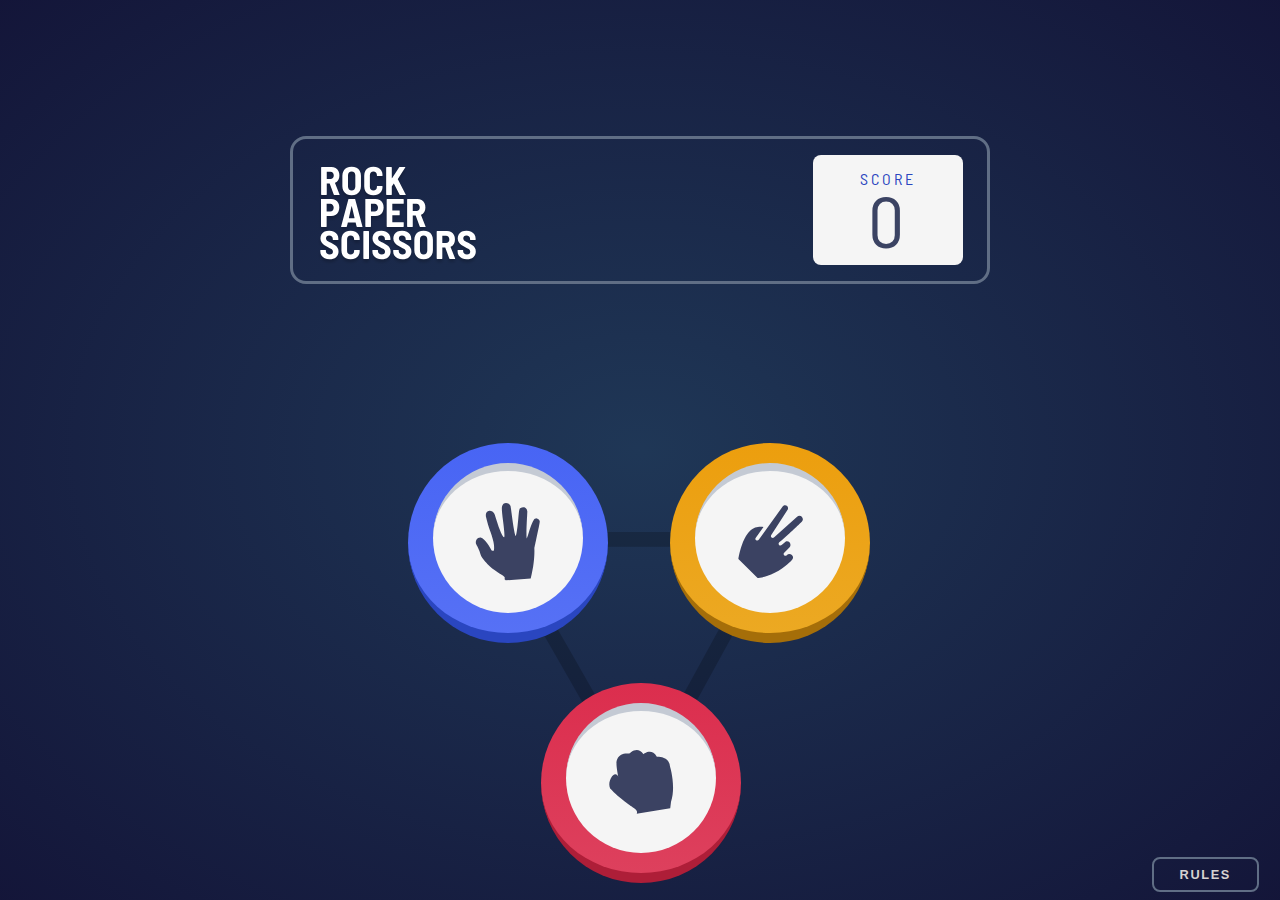
==== RockPaperScissors-Master/index.html @ b272360e "rps" ====
<!DOCTYPE html>
<html lang="en">

<head>
  <meta charset="UTF-8">
  <meta name="viewport" content="width=device-width, initial-scale=1.0">
  <link rel="icon" type="image/png" sizes="32x32" href="./images/favicon-32x32.png">
  <link rel="stylesheet" href="css/rps.css">
  <link rel="preconnect" href="https://fonts.googleapis.com">
  <link rel="preconnect" href="https://fonts.gstatic.com" crossorigin>
  <link href="https://fonts.googleapis.com/css2?family=Barlow+Semi+Condensed:wght@600;700&display=swap"
    rel="stylesheet">
  <title>Frontend Mentor | Rock, Paper, Scissors</title>
  <style>
    .attribution {
      font-size: 11px;
      text-align: center;
      color: rgb(228, 225, 225)
    }

    .attribution a {
      color: hsl(228, 45%, 44%);
    }
  </style>
</head>

<body>
  <div class="rps">
    <div class="rps__header-container">
      <header class="rps__header">
        <img src="images/logo.svg" alt="logo" class="rps__logo">
  
        <div class="rps__score-container">
          <p class="rps__score">SCORE<br><span class="rps__number">0</span></p>
        </div>
      </header>
    </div>
    <div class="rps__main-container">
      <main class="rps__main">
        <img src="images/bg-triangle.svg" alt="triangle" class="rps__triangle-bg">

        <div class="rps__buttons">
          <button class="rps__rock">
            <div class="rps__rock-container"><img src="images/icon-rock.svg" alt="rock"></div>
          </button>
          <button class="rps__paper">
            <div class="rps__paper-container"><img src="images/icon-paper.svg" alt="paper"></div>
          </button>
          <button class="rps__scissor">
            <div class="rps__scissor-container"><img src="images/icon-scissors.svg" alt="scissor"></div>
          </button>
        </div>
      </main>
      <button class="rps__rules">RULES</button>
    </div>

    <div class="rps__modal-container">
      <aside class="rps__modal">
        <div class="rps__modal-main">
          <h2 class="rps__modal-title">RULES</h2>
          <img src="images/icon-close.svg" alt="close" class="rps__modal-close">
        </div>
        <img src="images/image-rules.svg" alt="rules" class="rps__modal-rules">
      </aside>
    </div>
  </div>

  <script src="js/index.js" type="module"></script>
</body>

</html>
---- RockPaperScissors-Master/css/rps.css ----
:root{
    --scissor-gd:linear-gradient(180deg,hsl(39, 89%, 49%), hsl(40, 84%, 53%));
    --paper-gd:linear-gradient(180deg,hsl(230, 89%, 62%) , hsl(230, 89%, 65%));
    --rock-gd:linear-gradient(180deg,hsl(349, 71%, 52%) , hsl(349, 70%, 56%));
    --mainFont:'Barlow Semi Condensed', sans-serif;
    --darkText:hsl(229, 25%, 31%);
    --scoreText:hsl(229, 64%, 46%);
    --headerOutline:3px solid hsl(217, 16%, 45%);
    --background:radial-gradient(hsl(214, 47%, 23%), hsl(237, 49%, 15%));
}


/*Desktop*/


html,body{
    width:100%;
    height:100%;
    font-family: var(--mainFont);
}

*,
*::before,
*::after{
    box-sizing: border-box;
}

body{
    margin:0;
    background:var(--background);
}

.rps{
    min-width: 960px;
    min-height:650px;
    width:100%;
    height:100%;
    display:flex;
    flex-direction: column;
}

.rps__header-container{
    width:100%;
    display:flex;
    justify-content: center;
    margin:auto;
}

.rps__header{
    display:flex;
    justify-content: space-between;
    align-items: flex-end;
    width:700px;
    border: var(--headerOutline);
    border-radius: 1rem;
    padding:1rem 1.5rem;
    margin-bottom: 3rem;
}

.rps__score-container{
    width:150px;
    height:110px;
    background-color: whitesmoke;
    border-radius: .5rem;
    display:flex;
    justify-content: center;
    align-items: center;
    text-align: center;
    line-height: 2.5rem;
    letter-spacing: .2rem;
}

.rps__score{
    color:var(--scoreText);
    font-size: 1rem;
}

.rps__number{
    color:var(--darkText);
    font-size:4.5rem;
}

.rps__main-container{
    width:100%;
    position: relative;
    display: flex;
    justify-content: center;
}

.rps__main{
    width:100%;
    height:400px;
    display:flex;
    justify-content: center;
    align-items: center;
    margin-bottom:2rem;
    position: relative;
}

.rps__triangle-bg{
    position:absolute;
    width:300px;
}

.rps__buttons{
    position:relative;
    width:300px;
    height:300px;
}

.rps__buttons > * {
    border:none;
    cursor:pointer;
}

.rps__rock-container,.rps__paper-container,.rps__scissor-container {
    background-color: whitesmoke;
    border-top:8px solid hsl(217, 16%, 80%);
    width:150px;
    height:150px;
    border-radius: 50%;
    display:flex;
    justify-content: center;
    align-items: center;
}

div > img{
    width:65px;
}

.rps__rock{
    position:absolute;
    left:17%;
    top:55%;
    width:200px;
    height:200px;
    border-radius: 50%;
    background:var(--rock-gd);
    display:flex;
    justify-content: center;
    align-items: center;
    border-bottom: 10px solid hsl(349, 71%, 40%);
}

.rps__rock:hover{
    box-shadow:0 0 15px hsl(349, 71%, 52%);
}

.rps__rock:hover img{
    filter: invert(28%) sepia(57%) saturate(2212%) hue-rotate(323deg) brightness(94%) contrast(101%);
}

.rps__paper{
    position:absolute;
    left:-27.5%;
    top:-25%;
    width:200px;
    height:200px;
    border-radius: 50%;
    background:var(--paper-gd);
    display:flex;
    justify-content: center;
    align-items: center;
    border-bottom:10px solid hsl(229, 64%, 46%);
}

.rps__paper:hover{
    box-shadow:0 0 15px hsl(230, 89%, 62%);
}

.rps__paper:hover img{
    filter: invert(22%) sepia(68%) saturate(2566%) hue-rotate(214deg) brightness(94%) contrast(83%);
}

.rps__scissor{
    position:absolute;
    left:60%;
    top:-25%;
    width:200px;
    height:200px;
    border-radius: 50%;
    background:var(--scissor-gd);
    display:flex;
    justify-content: center;
    align-items: center;
    border-bottom:10px solid hsl(39, 90%, 34%);
}

.rps__scissor:hover{
    box-shadow:0 0 15px hsl(39, 89%, 49%);
}

.rps__scissor:hover img{
    filter: invert(65%) sepia(48%) saturate(1260%) hue-rotate(357deg) brightness(96%) contrast(92%);
}

.rps__rules{
    font-weight: 700;
    font-size:.8rem;
    padding:.5rem 1.6rem;
    background-color: transparent;
    color:rgb(214, 210, 210);
    letter-spacing: .1rem;
    border: 2px solid hsl(217, 16%, 45%);
    border-radius: .5rem;
    position:absolute;
    left:90%;
    top:90%;
    cursor: pointer;
}

.rps__rules:hover{
    box-shadow: 0 0 5px hsl(217, 16%, 45%);
}


/*Modal-desktop*/


.rps__modal-container{
    position: fixed;
    background-color: hsla(0,100%,0%,.5);
    min-width: 960px;
    min-height:650px;
    width:100%;
    height: 100%;
    display: flex;
    align-items: center;
    justify-content: center;
    opacity:0;
    visibility: hidden;
    transition:opacity .5s ease-in-out, visibility .5s ease-in-out;
}

.rps__modal-containerTg{
    opacity:1;
    visibility: visible;
}

.rps__modal{
    /* display:none; */
    position:absolute;
    background-color:rgb(235, 230, 230);
    width: 400px;
    height: 425px;
    border-radius: .5rem;
    padding:0 2rem;
    margin-top:4rem;
}

.rps__modal-main{
    display:flex;
    justify-content: space-between;
    align-items: center;
}

.rps__modal-title{
    font-size:2rem;
    color:var(--darkText);
}

.rps__modal-close{
    width:1.3rem;
    height:1.3rem;
    cursor: pointer;
}

.rps__modal-close:hover{
    filter: invert(28%) sepia(57%) saturate(2212%) hue-rotate(323deg) brightness(94%) contrast(150%);
}

.rps__modal-rules{
    width:100%;
    height:70%;
}


/*DynamicRps*/


.rps__mainHd{
    visibility:hidden;
}

#rps__containerPnC{
    position:absolute;
    width:80%;
    height:100%;
    display:flex;
    justify-content:center;
    align-items: center;
}

#rps__containerPnC > *{
    display:flex;
    justify-content:space-between;
    align-items:center;
    flex-direction: column;
}

#rps__picked{
    position:relative;
    width:26%;
    height:75%;
    text-align: center;
}

#rps__Cont{
    background-color: whitesmoke;
    border-top:8px solid hsl(217, 16%, 80%);
    width:190px;
    height:190px;
    border-radius: 50%;
    display:flex;
    justify-content: center;
    align-items: center;
}

#rps__Cont > img {
    width:80px;
}


/*ROCK*/


#rps__rText{
    font-size:1.3rem;
    color:whitesmoke;
    letter-spacing: .1rem;
}

.rps__dynRock{
    color:hsl(349, 71%, 52%);
}

#rps__rBtn {
    border:none;
    cursor:pointer;
}

#rps__rBtn{
    width:250px;
    height:250px;
    border-radius: 50%;
    background:var(--rock-gd);
    display:flex;
    justify-content: center;
    align-items: center;
    border-bottom: 10px solid hsl(349, 71%, 40%);
}

#rps__rBtn:hover{
    box-shadow:0 0 15px hsl(349, 71%, 52%);
}

#rps__rBtn:hover img{
    filter: invert(28%) sepia(57%) saturate(2212%) hue-rotate(323deg) brightness(94%) contrast(101%);
}


/*PAPER*/


#rps__pText{
    font-size:1.3rem;
    color:whitesmoke;
    letter-spacing: .1rem;
}

.rps__dynPaper{
    color:hsl(230, 89%, 62%);
}

#rps__pBtn {
    border:none;
    cursor:pointer;
}

#rps__pBtn{
    width:250px;
    height:250px;
    border-radius: 50%;
    background:var(--paper-gd);
    display:flex;
    justify-content: center;
    align-items: center;
    border-bottom:10px solid hsl(229, 64%, 46%);
}

#rps__pBtn:hover{
    box-shadow:0 0 15px hsl(230, 89%, 62%);
}

#rps__pBtn:hover img{
    filter: invert(22%) sepia(68%) saturate(2566%) hue-rotate(214deg) brightness(94%) contrast(83%);
}


/*SCISSORS*/


#rps__sText{
    font-size:1.3rem;
    color:whitesmoke;
    letter-spacing: .1rem;
}

.rps__dynScissors{
    color:hsl(39, 89%, 49%);
}

#rps__sBtn {
    border:none;
    cursor:pointer;
}

#rps__sBtn{
    width:250px;
    height:250px;
    border-radius: 50%;
    background:var(--scissor-gd);
    display:flex;
    justify-content: center;
    align-items: center;
    border-bottom:10px solid hsl(39, 90%, 34%);
}

#rps__sBtn:hover{
    box-shadow:0 0 15px hsl(39, 89%, 49%);
}

#rps__sBtn:hover img{
    filter: invert(65%) sepia(48%) saturate(1260%) hue-rotate(357deg) brightness(96%) contrast(92%);
}


/*COMPUTER BASIC STYLES*/


#rps__computer{
    position:relative;
    width:26%;
    height:75%;
    text-align: center;
}

#rps__ContPk{
    background-color: rgba(0, 0, 0, .2);
    width:190px;
    height:190px;
    border-radius: 50%;
    margin-bottom: 2rem;
}

#rps__cText{
    font-size:1.3rem;
    color:whitesmoke;
    letter-spacing: .1rem;
}

#rps__dynPkAnim{
    animation-name: picking;
    animation-duration: 1.5s;
    animation-iteration-count: 1;
}

@keyframes picking {
    0%{
        color:hsl(349, 71%, 52%);
        text-shadow: 0px 0px 2px hsl(349, 71%, 52%);
    }
    50%{
        color:hsl(230, 89%, 62%);
        text-shadow: 0px 0px 2px hsl(230, 89%, 62%);
    }
    100%{
        color:hsl(39, 89%, 49%);
        text-shadow: 0px 0px 2px hsl(39, 89%, 49%);
    }
}


/*Result*/

#resultCont{
    min-width:230px;
    width:10%;
    height:43%;
}

#resultT{
    font-size:3.5rem;
    font-weight: 700;
    margin-bottom:-1rem;
    color:whitesmoke;
    text-shadow: 1px 1px 5px black;
}

#resultBtn{
    width:100%;
    padding:1rem 0;
    font-size: 1rem;
    font-weight: 700;
    border:none;
    border-radius: .5rem;
    color:hsl(229, 25%, 31%);
    cursor:pointer;
}

#resultBtn:hover{
    color:hsl(349, 70%, 56%);
}
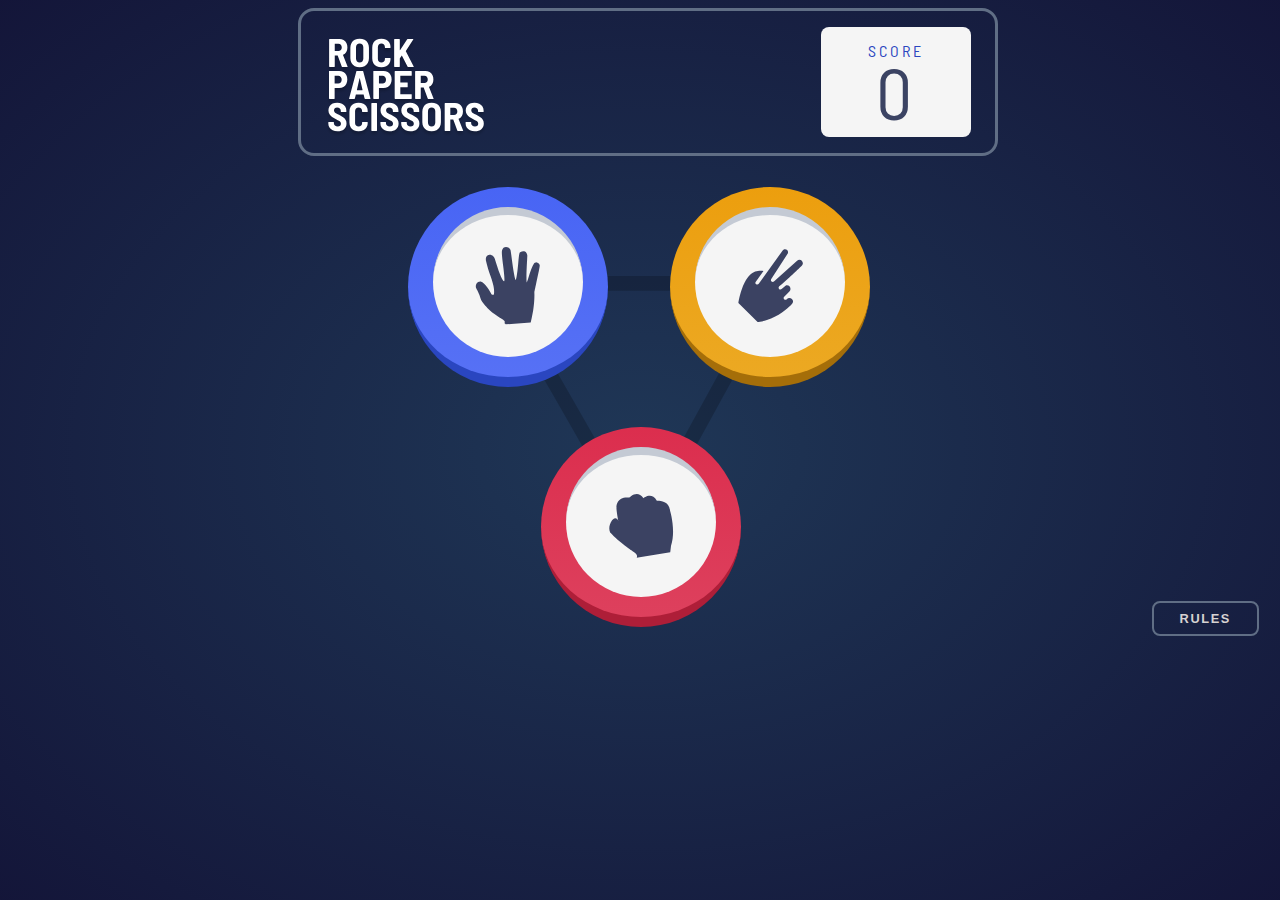
==== commit 3f8ae4a3: "rpsL" ====
--- a/RockPaperScissors-Master/index.html
+++ b/RockPaperScissors-Master/index.html
@@ -51,7 +51,9 @@
           </button>
         </div>
       </main>
-      <button class="rps__rules">RULES</button>
+      <div class="rps__rules-container">
+        <button class="rps__rules">RULES</button>
+      </div>
     </div>
 
     <div class="rps__modal-container">
--- a/RockPaperScissors-Master/css/rps.css
+++ b/RockPaperScissors-Master/css/rps.css
@@ -28,6 +28,7 @@
 body{
     margin:0;
     background:var(--background);
+    overflow: hidden;
 }
 
 .rps{
@@ -43,7 +44,7 @@
     width:100%;
     display:flex;
     justify-content: center;
-    margin:auto;
+    margin:.5rem;
 }
 
 .rps__header{
@@ -483,22 +484,32 @@
 
 /*Result*/
 
+
 #resultCont{
-    min-width:230px;
-    width:10%;
-    height:43%;
+    width:0%;
+    height:185px;
+    overflow: hidden;
+}
+
+#resultAnim{
+    transition: width 0.5s ease-in-out;
+    width:230px;
+    height:185px;
+    overflow: hidden;
 }
 
 #resultT{
+    text-align: center;
     font-size:3.5rem;
     font-weight: 700;
+    width:230px;
     margin-bottom:-1rem;
     color:whitesmoke;
     text-shadow: 1px 1px 5px black;
 }
 
 #resultBtn{
-    width:100%;
+    width:230px;
     padding:1rem 0;
     font-size: 1rem;
     font-weight: 700;
@@ -510,4 +521,603 @@
 
 #resultBtn:hover{
     color:hsl(349, 70%, 56%);
+}
+
+.resultAnim1{
+    position:absolute;
+    z-index:-1;
+    width:350px;
+    height:350px;
+    border-radius: 50%;
+    background-color: rgba(255,255,255,.1);
+    animation-name: anim1;
+    animation-iteration-count: 1;
+    animation-duration: .5s;
+}
+
+@keyframes anim1 {
+    0%{
+        width:0px;
+        height:0px;
+    }
+    50%{
+        width:175px;
+        height:175px;
+    }
+    100%{
+        width:350px;
+        height:350px;
+    }
+}
+
+.resultAnim2{
+    position:absolute;
+    z-index:-1;
+    width:450px;
+    height:450px;
+    border-radius: 50%;
+    background-color: rgba(255,255,255,.1);
+    animation-name: anim2;
+    animation-iteration-count: 1;
+    animation-duration: .5s;
+}
+
+@keyframes anim2 {
+    0%{
+        width:0px;
+        height:0px;
+    }
+    50%{
+        width:225px;
+        height:225px;
+    }
+    100%{
+        width:450px;
+        height:450px;
+    }
+}
+
+.resultAnim3{
+    position:absolute;
+    z-index:-1;
+    width:550px;
+    height:550px;
+    border-radius: 50%;
+    background-color: rgba(255,255,255,.1);
+    animation-name: anim3;
+    animation-iteration-count: 1;
+    animation-duration: .5s;
+}
+
+@keyframes anim3 {
+    0%{
+        width:0px;
+        height:0px;
+    }
+    50%{
+        width:275px;
+        height:275px;
+    }
+    100%{
+        width:550px;
+        height:550px;
+    }
+}
+
+
+/*Mobile*/
+
+
+@media screen and (min-width:320px) and (max-width:450px){
+    body,html{
+        overflow: visible;
+    }
+
+    .rps{
+        padding:1rem;
+        min-width: 320px;
+        min-height: 0;
+        overflow: hidden;
+    }
+    
+    .rps__header-container{
+        width:100%;
+        display:flex;
+        justify-content: center;
+        margin:0;
+    }
+    
+    .rps__header{
+        align-items: center;
+        width:100%;
+        height:125px;
+        border-radius: .5rem;
+        padding:.5rem 1rem;
+        margin-bottom: 1.5rem;
+    }
+    
+    .rps__logo{
+        width:100px;
+    }
+    
+    .rps__score-container{
+        width:100px;
+        height:90px;
+        line-height: 2rem;
+        letter-spacing: .1rem;
+    }
+    
+    .rps__score{
+        color:var(--scoreText);
+        font-size: 1rem;
+    }
+    
+    .rps__number{
+        color:var(--darkText);
+        font-size:3rem;
+    }
+    
+    .rps__main-container{
+        width:100%;
+        height:100vh;
+        position: relative;
+        justify-content: space-around;
+        align-items: center;
+        flex-direction: column;
+    }
+    
+    .rps__main{
+        width:100%;
+        height:50vh;
+        margin-bottom:1rem;
+        margin-top:2rem;
+    }
+    
+    .rps__triangle-bg{
+        position:absolute;
+        width:60%;
+        min-height: 230px;
+        height: 60%;
+        filter: drop-shadow(0px 0px 8px black);
+    }
+    
+    .rps__buttons{
+        position:relative;
+        width:300px;
+        height:300px;
+    }
+    
+    .rps__buttons > * {
+        border:none;
+        cursor:default;
+    }
+    
+    .rps__rock-container,.rps__paper-container,.rps__scissor-container {
+        background-color: whitesmoke;
+        border-top:8px solid hsl(217, 16%, 80%);
+        width:90px;
+        height:90px;
+        border-radius: 50%;
+        display:flex;
+        justify-content: center;
+        align-items: center;
+    }
+    
+    div > img{
+        width:40px;
+    }
+    
+    .rps__rock{
+        position:absolute;
+        left:28%;
+        top:50%;
+        width:125px;
+        height:125px;
+        border-radius: 50%;
+        background:var(--rock-gd);
+        display:flex;
+        justify-content: center;
+        align-items: center;
+        border-bottom: 10px solid hsl(349, 71%, 40%);
+    }
+    
+    .rps__paper{
+        position:absolute;
+        left:0%;
+        top:-10%;
+        width:125px;
+        height:125px;
+        border-radius: 50%;
+        background:var(--paper-gd);
+        display:flex;
+        justify-content: center;
+        align-items: center;
+        border-bottom:10px solid hsl(229, 64%, 46%);
+    }
+    
+    .rps__scissor{
+        position:absolute;
+        left:57.5%;
+        top:-10%;
+        width:125px;
+        height:125px;
+        border-radius: 50%;
+        background:var(--scissor-gd);
+        display:flex;
+        justify-content: center;
+        align-items: center;
+        border-bottom:10px solid hsl(39, 90%, 34%);
+    }
+
+    .rps__rules-container{
+        height: 10vh;
+        margin-top: 1.3rem;
+    }
+    
+    .rps__rules{
+        font-weight: 700;
+        font-size:.9rem;
+        padding:.7rem 1.7rem;
+        background-color: transparent;
+        color:rgb(214, 210, 210);
+        letter-spacing: .1rem;
+        border: 2px solid hsl(217, 16%, 45%);
+        border-radius: .5rem;
+        position: static;
+        cursor: default;
+    }
+    
+    .rps__rules:hover{
+        box-shadow: 0 0 5px hsl(217, 16%, 45%);
+    }
+    
+    
+    /*Modal-desktop*/
+    
+    
+    .rps__modal-container{
+        position: fixed;
+        min-width: 150px;
+        min-height: 350px;
+        height:100vh;
+        width:90vw;
+        visibility: hidden;
+        transition:opacity .5s ease-in-out, visibility .5s ease-in-out;
+    }
+    
+    .rps__modal-containerTg{
+        opacity:1;
+        visibility: visible;
+    }
+    
+    .rps__modal{
+        position:absolute;
+        background-color:rgb(235, 230, 230);
+        width: 100vw;
+        height: 100vh;
+        border-radius: .5rem;
+        padding:0 2rem;
+        margin-top:-2rem;
+    }
+    
+    .rps__modal-main{
+        display:flex;
+        flex-direction: column-reverse;
+        justify-content: space-between;
+        width: 106%;
+        padding-top: 1rem;
+    }
+    
+    .rps__modal-title{
+        align-self: center;
+        font-size:1.8rem;
+        color:var(--darkText);
+    }
+    
+    .rps__modal-close{
+        align-self: flex-end;
+        width:1.3rem;
+        height:1.3rem;
+        cursor: default;
+        filter: invert(28%) sepia(57%) saturate(2212%) hue-rotate(323deg) brightness(94%) contrast(150%);
+    }
+    
+    .rps__modal-rules{
+        margin-top:3rem;
+        width:100%;
+        height:50%;
+    }
+    
+    
+    /*DynamicRps*/
+    
+    
+    .rps__mainHd{
+        visibility:hidden;
+    }
+    
+    #rps__containerPnC{
+        width:100%;
+        height:100%;
+        display: flex;
+        align-items: flex-start;
+    }
+    
+    #rps__containerPnC > *{
+        justify-content:space-between;
+        align-items:center;
+        flex-direction: column;
+    }
+    
+    #rps__picked{
+        position:relative;
+        max-height: 200px;
+        width:100%;
+        height:45%;
+        text-align: center;
+        margin:0;
+    }
+    
+    #rps__Cont{
+        background-color: whitesmoke;
+        border-top:8px solid hsl(217, 16%, 80%);
+        width:100px;
+        height:100px;
+        border-radius: 50%;
+        display:flex;
+        justify-content: center;
+        align-items: center;
+    }
+    
+    #rps__Cont > img {
+        width:50px;
+    }
+    
+    
+    /*ROCK*/
+    
+    
+    #rps__rText{
+        font-size:1rem;
+        color:whitesmoke;
+        letter-spacing: .1rem;
+    }
+    
+    #rps__rBtn {
+        border:none;
+        cursor:default;
+    }
+    
+    #rps__rBtn{
+        width:130px;
+        height:130px;
+        border-radius: 50%;
+        background:var(--rock-gd);
+        display:flex;
+        justify-content: center;
+        align-items: center;
+        border-bottom: 10px solid hsl(349, 71%, 40%);
+    }
+    
+    
+    /*PAPER*/
+    
+    
+    #rps__pText{
+        font-size:1rem;
+        color:whitesmoke;
+        letter-spacing: .1rem;
+    }
+    
+    #rps__pBtn {
+        border:none;
+        cursor:default;
+    }
+    
+    #rps__pBtn{
+        width:130px;
+        height:130px;
+        border-radius: 50%;
+        background:var(--paper-gd);
+        display:flex;
+        justify-content: center;
+        align-items: center;
+        border-bottom:10px solid hsl(229, 64%, 46%);
+    }
+    
+    
+    /*SCISSORS*/
+    
+    
+    #rps__sText{
+        font-size:1rem;
+        color:whitesmoke;
+        letter-spacing: .1rem;
+    }
+
+    #rps__sBtn {
+        border:none;
+        cursor:default;
+    }
+    
+    #rps__sBtn{
+        width:130px;
+        height:130px;
+        border-radius: 50%;
+        background:var(--scissor-gd);
+        display:flex;
+        justify-content: center;
+        align-items: center;
+        border-bottom:10px solid hsl(39, 90%, 34%);
+    }
+    
+    
+    /*COMPUTER BASIC STYLES*/
+    
+    
+    #rps__computer{
+        position:relative;
+        max-height: 200px;
+        width:100%;
+        height:45%;
+        margin:0;
+        text-align: center;
+    }
+    
+    #rps__ContPk{
+        background-color: rgba(0, 0, 0, .2);
+        width:100px;
+        height:100px;
+        border-radius: 50%;
+        margin-bottom: 2rem;
+    }
+    
+    #rps__cText{
+        font-size:1rem;
+        color:whitesmoke;
+        letter-spacing: .1rem;
+    }
+    
+    #rps__dynPkAnim{
+        animation-name: picking;
+        animation-duration: 1.5s;
+        animation-iteration-count: 1;
+    }
+    
+    @keyframes picking {
+        0%{
+            color:hsl(349, 71%, 52%);
+            text-shadow: 0px 0px 2px hsl(349, 71%, 52%);
+        }
+        50%{
+            color:hsl(230, 89%, 62%);
+            text-shadow: 0px 0px 2px hsl(230, 89%, 62%);
+        }
+        100%{
+            color:hsl(39, 89%, 49%);
+            text-shadow: 0px 0px 2px hsl(39, 89%, 49%);
+        }
+    }
+    
+    
+    /*Result*/
+    
+    
+    #resultCont{
+        width:0%;
+        height:185px;
+        overflow: hidden;
+    }
+    
+    #resultAnim{
+        transition: width 0.5s ease-in-out;
+        width:230px;
+        height:185px;
+        position: absolute;
+        top:35%;
+        overflow: hidden;
+        cursor: default;
+    }
+    
+    #resultT{
+        text-align: center;
+        font-size:3.5rem;
+        font-weight: 700;
+        width:230px;
+        margin-bottom:-1rem;
+        color:whitesmoke;
+        text-shadow: 1px 1px 5px black;
+    }
+    
+    #resultBtn{
+        width:230px;
+        padding:1rem 0;
+        font-size: 1rem;
+        font-weight: 700;
+        border:none;
+        border-radius: .5rem;
+        color:hsl(229, 25%, 31%);
+        cursor:pointer;
+    }
+    
+    .resultAnim1{
+        position:absolute;
+        z-index:-1;
+        width:180px;
+        height:180px;
+        border-radius: 50%;
+        background-color: rgba(255,255,255,.1);
+        animation-name: anim1;
+        animation-iteration-count: 1;
+        animation-duration: .5s;
+    }
+    
+    @keyframes anim1 {
+        0%{
+            width:0px;
+            height:0px;
+        }
+        50%{
+            width:80px;
+            height:80px;
+        }
+        100%{
+            width:180px;
+            height:180px;
+        }
+    }
+    
+    .resultAnim2{
+        position:absolute;
+        z-index:-1;
+        width:240px;
+        height:240px;
+        border-radius: 50%;
+        background-color: rgba(255,255,255,.1);
+        animation-name: anim2;
+        animation-iteration-count: 1;
+        animation-duration: .5s;
+    }
+    
+    @keyframes anim2 {
+        0%{
+            width:0px;
+            height:0px;
+        }
+        50%{
+            width:120px;
+            height:120px;
+        }
+        100%{
+            width:240px;
+            height:240px;
+        }
+    }
+    
+    .resultAnim3{
+        position:absolute;
+        z-index:-1;
+        width:300px;
+        height:300px;
+        border-radius: 50%;
+        background-color: rgba(255,255,255,.1);
+        animation-name: anim3;
+        animation-iteration-count: 1;
+        animation-duration: .5s;
+    }
+    
+    @keyframes anim3 {
+        0%{
+            width:0px;
+            height:0px;
+        }
+        50%{
+            width:150px;
+            height:150px;
+        }
+        100%{
+            width:300px;
+            height:300px;
+        }
+    }
 }